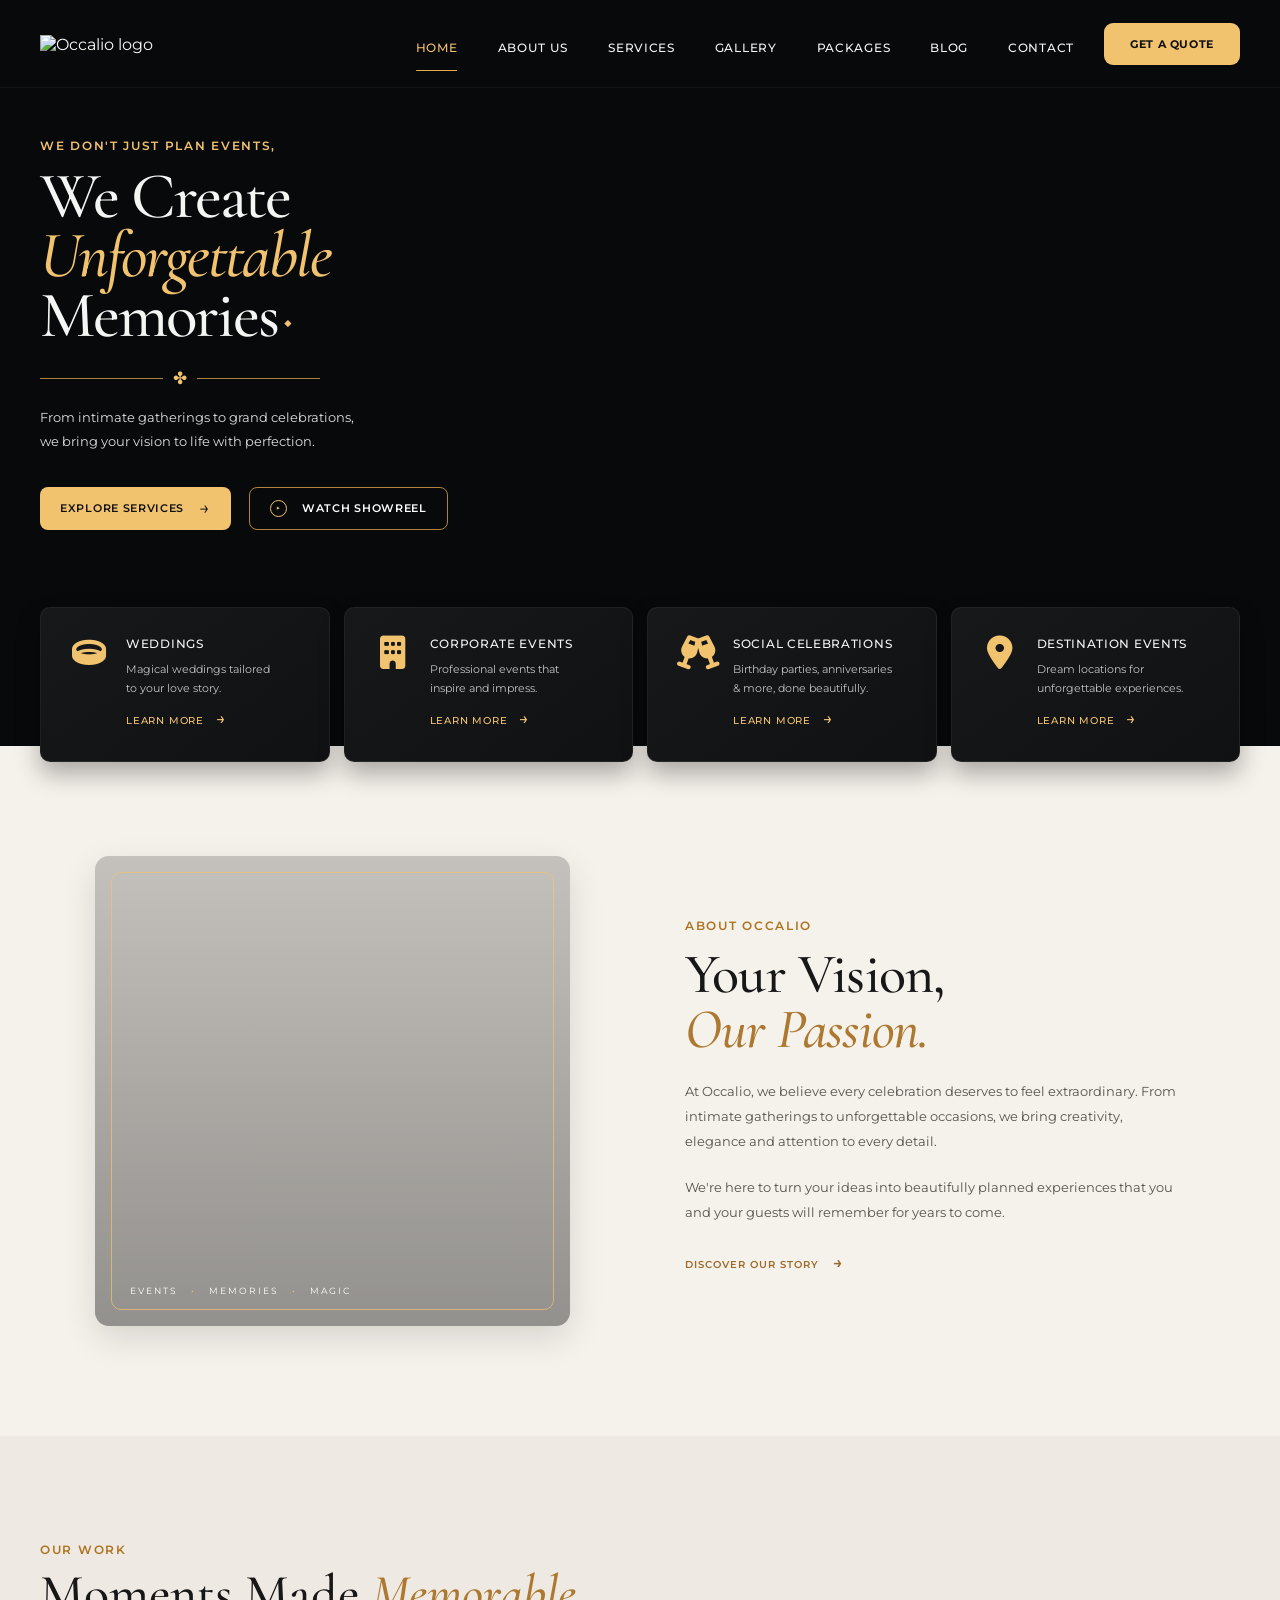
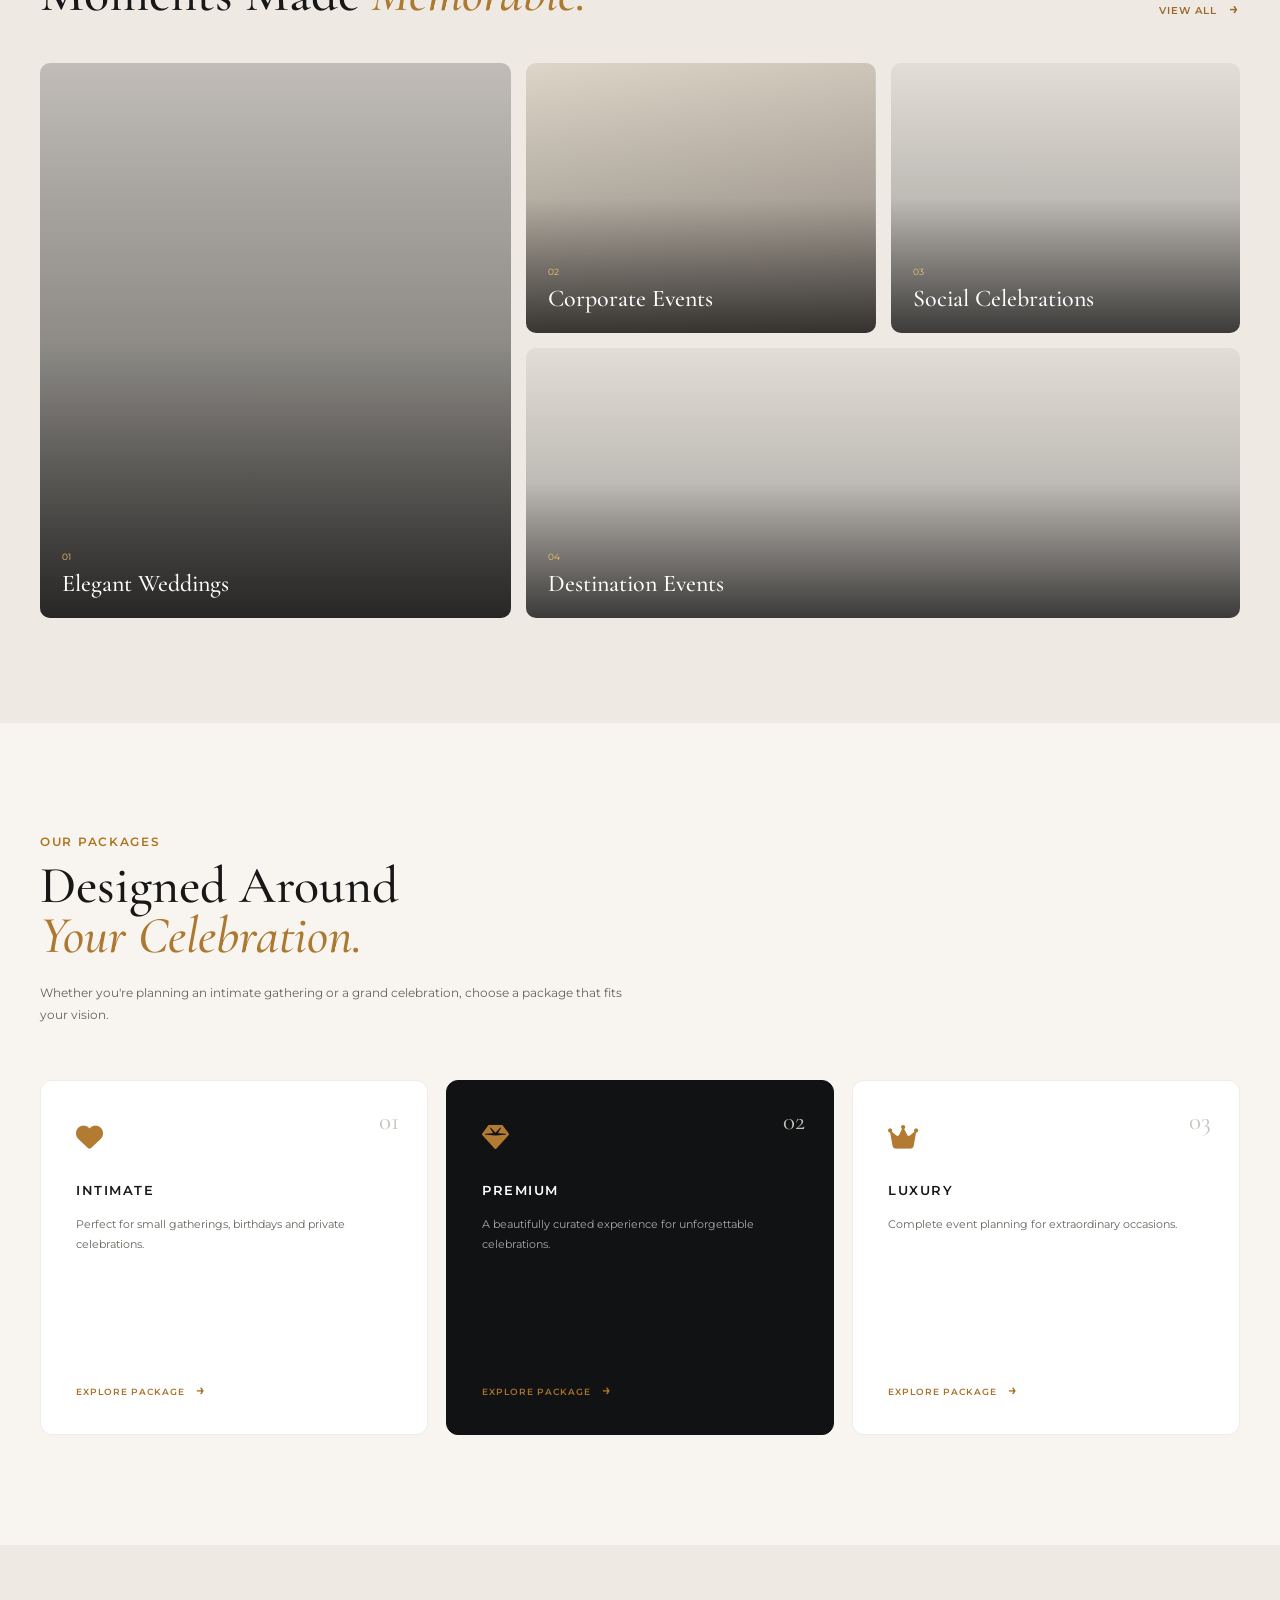
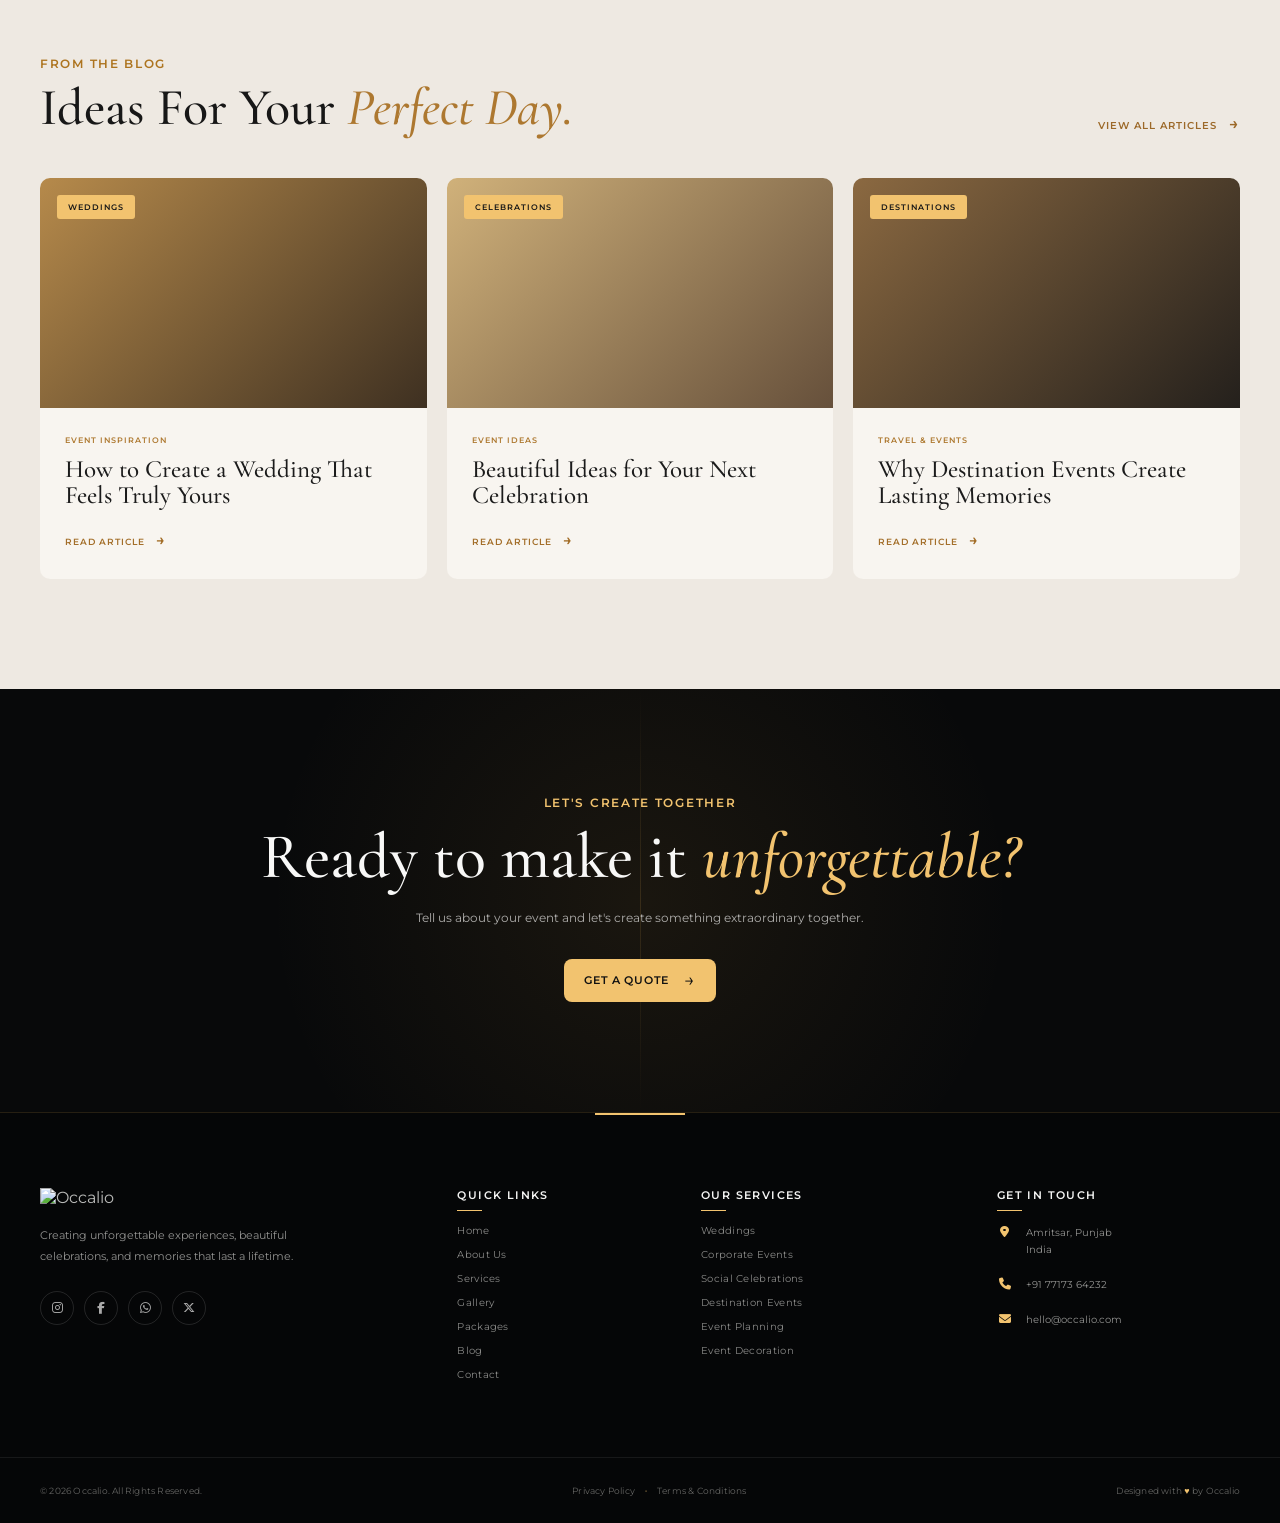
==== index.html @ 0b81b73c "Add files via upload" ====
<!DOCTYPE html>
<html lang="en">
<head>
  <meta charset="UTF-8">
  <meta name="viewport" content="width=device-width, initial-scale=1.0">
  <meta name="description" content="Occalio Events — unforgettable memories, beautifully planned.">
  <title>Occalio — Events | Memories | Magic</title>
  <link rel="preconnect" href="https://fonts.googleapis.com">
  <link rel="preconnect" href="https://fonts.gstatic.com" crossorigin>
  <link href="https://fonts.googleapis.com/css2?family=Cormorant+Garamond:ital,wght@0,400;0,500;0,600;1,500;1,600&family=Montserrat:wght@400;500;600;700&display=swap" rel="stylesheet">
  <link rel="stylesheet" href="style.css">
  <link rel="stylesheet" href="https://cdnjs.cloudflare.com/ajax/libs/font-awesome/6.5.2/css/all.min.css">
  <link
    rel="stylesheet"
    href="https://cdnjs.cloudflare.com/ajax/libs/font-awesome/6.5.2/css/all.min.css">
</head>
<body>

  <header class="site-header">
    <div class="container nav-wrap">
      <a class="brand" href="index.html" aria-label="Occalio home">
        <img src="images/occalio_logo.png" alt="Occalio logo">
      </a>

      <button class="menu-toggle" aria-label="Open menu" aria-expanded="false">
        <span></span><span></span><span></span>
      </button>

      <nav class="main-nav" aria-label="Main navigation">
        <a class="active" href="index.html">HOME</a>
        <a href="about.html">ABOUT US</a>
        <a href="services.html">SERVICES</a>
        <a href="gallery.html">GALLERY</a>
        <a href="package.html">PACKAGES</a>
        <a href="blog.html">BLOG</a>
        <a href="contact.html">CONTACT</a>
      </nav>

      <a href="contact.html" class="quote-btn">GET A QUOTE</a>
    </div>
  </header>

  <main>
    <section class="hero" id="home">
      <div class="hero-image"></div>
      <div class="hero-overlay"></div>

      <div class="container hero-content">
        <div class="hero-copy">
          <p class="eyebrow">WE DON'T JUST PLAN EVENTS,</p>

          <h1>
            We Create
            <span>Unforgettable</span>
            Memories<span class="diamond">◆</span>
          </h1>

          <div class="ornament">
            <i></i><b>✤</b><i></i>
          </div>

          <p class="hero-description">
            From intimate gatherings to grand celebrations,<br>
            we bring your vision to life with perfection.
          </p>

          <div class="hero-actions">
            <a href="services.html" class="btn btn-gold">
              EXPLORE SERVICES <span>→</span>
            </a>
            <a href="gallery.html" class="btn btn-outline">
              <span class="play">▶</span> WATCH SHOWREEL
            </a>
          </div>
        </div>
      </div>

      <div class="container service-cards" id="services">
        <article class="service-card">
    <div class="service-icon">
        <i class="fa-solid fa-ring"></i>
    </div>

    <div>
        <h3>WEDDINGS</h3>
        <p>Magical weddings tailored<br>to your love story.</p>
        <a href="contact.html">
            LEARN MORE <span>→</span>
        </a>
    </div>
</article>

        <article class="service-card">
    <div class="service-icon">
        <i class="fa-solid fa-building"></i>
    </div>

    <div>
        <h3>CORPORATE EVENTS</h3>
        <p>Professional events that<br>inspire and impress.</p>
        <a href="contact.html">
            LEARN MORE <span>→</span>
        </a>
    </div>
</article>

        <article class="service-card">
    <div class="service-icon">
        <i class="fa-solid fa-champagne-glasses"></i>
    </div>

    <div>
        <h3>SOCIAL CELEBRATIONS</h3>
        <p>Birthday parties, anniversaries<br>& more, done beautifully.</p>
        <a href="contact.html">
            LEARN MORE <span>→</span>
        </a>
    </div>
</article>

        <article class="service-card">
    <div class="service-icon">
        <i class="fa-solid fa-location-dot"></i>
    </div>

    <div>
        <h3>DESTINATION EVENTS</h3>
        <p>Dream locations for<br>unforgettable experiences.</p>
        <a href="contact.html">
            LEARN MORE <span>→</span>
        </a>
    </div>
</article>
      </div>
    </section>

    <!-- =========================
     ABOUT OCCALIO
========================= -->

<section class="about-section" id="about">

    <div class="container about-grid">

        <!-- ABOUT IMAGE -->
        <div class="about-visual">

            <div class="about-photo">
                <div class="photo-overlay"></div>

                <div class="about-photo-text">
                    <span>EVENTS</span>
                    <span>MEMORIES</span>
                    <span>MAGIC</span>
                </div>
            </div>

        </div>


        <!-- ABOUT CONTENT -->
        <div class="about-copy">

            <p class="eyebrow dark">ABOUT OCCALIO</p>

            <h2>
                Your Vision,
                <br>
                <em>Our Passion.</em>
            </h2>

            <p>
                At Occalio, we believe every celebration deserves
                to feel extraordinary. From intimate gatherings
                to unforgettable occasions, we bring creativity,
                elegance and attention to every detail.
            </p>

            <p>
                We're here to turn your ideas into beautifully
                planned experiences that you and your guests
                will remember for years to come.
            </p>

            <a href="#contact" class="text-link">
                DISCOVER OUR STORY
                <span>→</span>
            </a>

        </div>

    </div>

</section>


<!-- =========================
     GALLERY
========================= -->

<section class="gallery-section" id="gallery">

    <div class="container">

        <div class="section-heading">

            <div>
                <p class="eyebrow dark">OUR WORK</p>

                <h2>
                    Moments Made
                    <em>Memorable.</em>
                </h2>
            </div>

            <a href="contact.html" class="view-all">
                VIEW ALL
                <span>→</span>
            </a>

        </div>


        <div class="gallery-grid">

            <div class="gallery-item gallery-large">
                <div class="gallery-image image-one"></div>

                <div class="gallery-caption">
                    <span>01</span>
                    <h3>Elegant Weddings</h3>
                </div>
            </div>


            <div class="gallery-item">
                <div class="gallery-image image-two"></div>

                <div class="gallery-caption">
                    <span>02</span>
                    <h3>Corporate Events</h3>
                </div>
            </div>


            <div class="gallery-item">
                <div class="gallery-image image-three"></div>

                <div class="gallery-caption">
                    <span>03</span>
                    <h3>Social Celebrations</h3>
                </div>
            </div>


            <div class="gallery-item gallery-wide">
                <div class="gallery-image image-four"></div>

                <div class="gallery-caption">
                    <span>04</span>
                    <h3>Destination Events</h3>
                </div>
            </div>

        </div>

    </div>

</section>


<!-- =========================
     PACKAGES
========================= -->

<section class="packages-section" id="packages">

    <div class="container">

        <div class="packages-heading">

            <p class="eyebrow dark">OUR PACKAGES</p>

            <h2>
                Designed Around
                <br>
                <em>Your Celebration.</em>
            </h2>

            <p>
                Whether you're planning an intimate gathering
                or a grand celebration, choose a package that
                fits your vision.
            </p>

        </div>


        <div class="package-grid">

            <!-- PACKAGE 1 -->

            <article class="package-card">

                <div class="package-number">01</div>

                <div class="package-icon">
                    <i class="fa-solid fa-heart"></i>
                </div>

                <h3>INTIMATE</h3>

                <p>
                    Perfect for small gatherings,
                    birthdays and private celebrations.
                </p>

                <a href="package.html">
                    EXPLORE PACKAGE <span>→</span>
                </a>

            </article>


            <!-- PACKAGE 2 -->

            <article class="package-card featured">

                <div class="package-number">02</div>

                <div class="package-icon">
                    <i class="fa-solid fa-gem"></i>
                </div>

                <h3>PREMIUM</h3>

                <p>
                    A beautifully curated experience
                    for unforgettable celebrations.
                </p>

                <a href="package.html">
                    EXPLORE PACKAGE <span>→</span>
                </a>

            </article>


            <!-- PACKAGE 3 -->

            <article class="package-card">

                <div class="package-number">03</div>

                <div class="package-icon">
                    <i class="fa-solid fa-crown"></i>
                </div>

                <h3>LUXURY</h3>

                <p>
                    Complete event planning for
                    extraordinary occasions.
                </p>

                <a href="package.html">
                    EXPLORE PACKAGE <span>→</span>
                </a>

            </article>

        </div>

    </div>

</section>


<!-- =========================
     BLOG
========================= -->

<section class="blog-section" id="blog">

    <div class="container">

        <div class="section-heading">

            <div>

                <p class="eyebrow dark">FROM THE BLOG</p>

                <h2>
                    Ideas For Your
                    <em>Perfect Day.</em>
                </h2>

            </div>

            <a href="contact.html" class="view-all">
                VIEW ALL ARTICLES
                <span>→</span>
            </a>

        </div>


        <div class="blog-grid">

            <article class="blog-card">

                <div class="blog-image blog-one">

                    <span class="blog-category">
                        WEDDINGS
                    </span>

                </div>

                <div class="blog-content">

                    <p class="blog-date">
                        EVENT INSPIRATION
                    </p>

                    <h3>
                        How to Create a Wedding
                        That Feels Truly Yours
                    </h3>

                    <a href="#">
                        READ ARTICLE <span>→</span>
                    </a>

                </div>

            </article>


            <article class="blog-card">

                <div class="blog-image blog-two">

                    <span class="blog-category">
                        CELEBRATIONS
                    </span>

                </div>

                <div class="blog-content">

                    <p class="blog-date">
                        EVENT IDEAS
                    </p>

                    <h3>
                        Beautiful Ideas for
                        Your Next Celebration
                    </h3>

                    <a href="#">
                        READ ARTICLE <span>→</span>
                    </a>

                </div>

            </article>


            <article class="blog-card">

                <div class="blog-image blog-three">

                    <span class="blog-category">
                        DESTINATIONS
                    </span>

                </div>

                <div class="blog-content">

                    <p class="blog-date">
                        TRAVEL & EVENTS
                    </p>

                    <h3>
                        Why Destination Events
                        Create Lasting Memories
                    </h3>

                    <a href="#">
                        READ ARTICLE <span>→</span>
                    </a>

                </div>

            </article>

        </div>

    </div>

</section>
    <!-- =========================
     CONTACT + FOOTER
========================= -->

<section class="contact-section" id="contact">
    <div class="container contact-content">
        <p class="eyebrow">LET'S CREATE TOGETHER</p>

        <h2>
            Ready to make it
            <em>unforgettable?</em>
        </h2>

        <p class="contact-text">
            Tell us about your event and let's create something
            extraordinary together.
        </p>

        <a href="mailto:hello@occalio.com" class="btn btn-gold">
            GET A QUOTE <span>→</span>
        </a>
    </div>
</section>


<footer class="site-footer">

    <div class="container footer-main">

        <!-- BRAND -->
        <div class="footer-brand">

            <a href="index.html" class="footer-logo">
                <img src="images/occalio_logo.png" alt="Occalio">
            </a>

            <p>
                Creating unforgettable experiences,
                beautiful celebrations, and memories
                that last a lifetime.
            </p>

            <div class="footer-socials">

    <!-- Instagram -->
    <a href="#" aria-label="Instagram">
        <i class="fa-brands fa-instagram"></i>
    </a>

    <!-- Facebook -->
    <a href="#" aria-label="Facebook">
        <i class="fa-brands fa-facebook-f"></i>
    </a>

    <!-- WhatsApp -->
    <a href="#" aria-label="WhatsApp">
        <i class="fa-brands fa-whatsapp"></i>
    </a>

    <!-- X / Twitter -->
    <a href="#" aria-label="X">
        <i class="fa-brands fa-x-twitter"></i>
    </a>

</div>

        </div>


        <!-- QUICK LINKS -->
        <div class="footer-column">

            <h3>QUICK LINKS</h3>

            <a href="index.html">Home</a>
            <a href="about.html">About Us</a>
            <a href="services.html">Services</a>
            <a href="gallery.html">Gallery</a>
            <a href="packages.html">Packages</a>
            <a href="blog.html">Blog</a>
            <a href="contact.html">Contact</a>

        </div>


        <!-- SERVICES -->
        <div class="footer-column">

            <h3>OUR SERVICES</h3>

            <a href="services.html">Weddings</a>
            <a href="services.html">Corporate Events</a>
            <a href="services.html">Social Celebrations</a>
            <a href="services.html">Destination Events</a>
            <a href="services.html">Event Planning</a>
            <a href="services.html">Event Decoration</a>

        </div>


        <!-- CONTACT -->
        <div class="footer-column footer-contact">

            <h3>GET IN TOUCH</h3>

            <div class="contact-item">
                <i class="fa-solid fa-location-dot"></i>
                <span>
                    Amritsar, Punjab<br>
                    India
                </span>
            </div>

            <div class="contact-item">
                <i class="fa-solid fa-phone"></i>
                <a href="tel:+917717364232">
                    +91 77173 64232
                </a>
            </div>

            <div class="contact-item">
                <i class="fa-solid fa-envelope"></i>
                <a href="mailto:hello@occalio.com">
                    hello@occalio.com
                </a>
            </div>

        </div>

    </div>


    <!-- FOOTER BOTTOM -->

    <div class="footer-bottom">

        <div class="container footer-bottom-inner">

            <p>
                © 2026 Occalio. All Rights Reserved.
            </p>

            <div>
                <a href="#">Privacy Policy</a>
                <span>•</span>
                <a href="#">Terms & Conditions</a>
            </div>

            <p class="footer-credit">
                Designed with <span>♥</span> by Occalio
            </p>

        </div>

    </div>

</footer>
  </main>

  <script>
    const toggle = document.querySelector('.menu-toggle');
    const nav = document.querySelector('.main-nav');

    toggle.addEventListener('click', () => {
      const open = nav.classList.toggle('open');
      toggle.setAttribute('aria-expanded', open);
    });

    document.querySelectorAll('.main-nav a').forEach(link => {
      link.addEventListener('click', () => nav.classList.remove('open'));
    });
  </script>
</body>
</html>
---- style.css ----
/* =========================================================
   OCCALIO — EVENTS | MEMORIES | MAGIC
   Recreated from the supplied UI reference
========================================================= */

:root {
  --black: #090a0b;
  --black-soft: #111214;
  --gold: #e5ad50;
  --gold-light: #f2c36f;
  --cream: #f5f1eb;
  --white: #f8f8f7;
  --muted: #c7c7c5;
  --dark-text: #171717;
  --container: 1200px;
  --serif: "Cormorant Garamond", Georgia, serif;
  --sans: "Montserrat", Arial, sans-serif;
}

* {
  margin: 0;
  padding: 0;
  box-sizing: border-box;
}

html {
  scroll-behavior: smooth;
}

body {
  background: var(--cream);
  color: var(--white);
  font-family: var(--sans);
  overflow-x: hidden;
}

a {
  color: inherit;
  text-decoration: none;
}

.container {
  width: min(var(--container), calc(100% - 48px));
  margin: 0 auto;
}

/* =========================
   HEADER
========================= */

.site-header {
  position: absolute;
  z-index: 20;
  top: 0;
  left: 0;
  width: 100%;
  height: 88px;
}

.nav-wrap {
  height: 88px;
  display: flex;
  align-items: center;
  justify-content: space-between;
  gap: 30px;
}

.brand {
  width: 188px;
  flex: 0 0 188px;
  display: flex;
  align-items: center;
}

.brand img {
  width: 100%;
  height: auto;
  display: block;
  mix-blend-mode: screen;
  object-fit: contain;
}

.main-nav {
  display: flex;
  align-items: center;
  gap: 40px;
  margin-left: auto;
}

.main-nav a {
  position: relative;
  padding: 31px 0 25px;
  color: #f5f5f5;
  font-size: 12px;
  font-weight: 500;
  letter-spacing: .7px;
  transition: color .25s ease;
}

.main-nav a::after {
  content: "";
  position: absolute;
  left: 50%;
  bottom: 9px;
  width: 0;
  height: 1px;
  background: var(--gold);
  transform: translateX(-50%);
  transition: width .25s ease;
}

.main-nav a:hover,
.main-nav a.active {
  color: var(--gold-light);
}

.main-nav a.active::after,
.main-nav a:hover::after {
  width: 100%;
}

.quote-btn {
  background: var(--gold-light);
  color: #111;
  min-width: 136px;
  padding: 14px 22px;
  border-radius: 9px;
  text-align: center;
  font-size: 11px;
  font-weight: 700;
  letter-spacing: .6px;
  transition: transform .2s ease, box-shadow .2s ease;
}

.quote-btn:hover {
  transform: translateY(-2px);
  box-shadow: 0 8px 25px rgba(229, 173, 80, .2);
}

.menu-toggle {
  display: none;
  border: 0;
  background: transparent;
  cursor: pointer;
}

.menu-toggle span {
  display: block;
  width: 27px;
  height: 2px;
  margin: 5px 0;
  background: white;
}

/* =========================
   HERO
========================= */

.hero {
  position: relative;
  min-height: 746px;
  background: var(--black);
  overflow: visible;
}

.hero-image {
  position: absolute;
  inset: 0;
  background-image: url("images/background.jpg");
  background-repeat: no-repeat;
  background-position: right top;
  background-size: auto 100%;
  opacity: .96;
}

.hero-overlay {
  position: absolute;
  inset: 0;
  background:
    linear-gradient(90deg,
      #08090a 0%,
      #08090a 29%,
      rgba(8,9,10,.95) 36%,
      rgba(8,9,10,.66) 47%,
      rgba(8,9,10,.08) 71%,
      rgba(8,9,10,.2) 100%),
    linear-gradient(180deg, rgba(0,0,0,.08) 55%, #08090a 100%);
}

.hero-content {
  position: relative;
  z-index: 2;
  min-height: 607px;
  display: flex;
  align-items: flex-start;
  padding-top: 137px;
}

.hero-copy {
  width: 430px;
}

.eyebrow {
  color: var(--gold-light);
  font-size: 12px;
  font-weight: 600;
  letter-spacing: 1.7px;
  line-height: 1.5;
}

.hero h1 {
  margin-top: 12px;
  color: #f5f5f4;
  font-family: var(--serif);
  font-size: clamp(60px, 5.1vw, 76px);
  font-weight: 500;
  line-height: .91;
  letter-spacing: -2px;
}

.hero h1 span {
  display: block;
}

.hero h1 span:not(.diamond) {
  color: var(--gold-light);
  font-style: italic;
  font-weight: 500;
}

.hero h1 span:last-of-type {
  color: #f5f5f4;
  font-style: normal;
}

.diamond {
  display: inline !important;
  margin-left: 6px;
  color: var(--gold-light) !important;
  font-family: var(--sans);
  font-size: 13px;
  vertical-align: middle;
}

.ornament {
  width: 280px;
  margin: 23px 0 18px;
  display: flex;
  align-items: center;
  gap: 10px;
}

.ornament i {
  height: 1px;
  flex: 1;
  background: rgba(226, 173, 80, .75);
}

.ornament b {
  color: var(--gold-light);
  font-size: 17px;
  font-weight: 400;
}

.hero-description {
  color: #dededc;
  font-size: 13px;
  line-height: 1.8;
}

.hero-actions {
  display: flex;
  align-items: center;
  gap: 18px;
  margin-top: 34px;
}

.btn {
  display: inline-flex;
  align-items: center;
  justify-content: center;
  gap: 15px;
  min-height: 43px;
  padding: 0 20px;
  border-radius: 8px;
  font-size: 11px;
  font-weight: 600;
  letter-spacing: .7px;
  transition: all .25s ease;
}

.btn span:last-child {
  font-size: 18px;
  font-weight: 400;
  line-height: 0;
}

.btn-gold {
  color: #111;
  background: var(--gold-light);
}

.btn-gold:hover {
  transform: translateY(-2px);
  box-shadow: 0 9px 25px rgba(229, 173, 80, .2);
}

.btn-outline {
  color: white;
  border: 1px solid rgba(229, 173, 80, .75);
}

.btn-outline:hover {
  background: rgba(229, 173, 80, .08);
  transform: translateY(-2px);
}

.play {
  width: 17px;
  height: 17px;
  display: grid;
  place-items: center;
  border: 1px solid var(--gold-light);
  border-radius: 50%;
  color: var(--gold-light);
  font-size: 7px !important;
}

/* =========================
   SERVICE CARDS
========================= */

.service-cards {
  position: absolute;
  z-index: 5;
  left: 50%;
  bottom: -16px;
  transform: translateX(-50%);
  display: grid;
  grid-template-columns: repeat(4, 1fr);
  gap: 14px;
}

.service-card {
  min-height: 155px;
  padding: 28px 29px;
  display: grid;
  grid-template-columns: 38px 1fr;
  gap: 18px;
  background: linear-gradient(145deg, #17181a, #101112);
  border: 1px solid rgba(255,255,255,.06);
  border-radius: 10px;
  box-shadow: 0 12px 24px rgba(0,0,0,.3);
}

.service-icon {
  color: var(--gold-light);
  font-family: var(--serif);
  font-size: 34px;
  line-height: 1;
  text-align: center;
}

.service-card h3 {
  color: #f5f5f5;
  margin-bottom: 9px;
  font-size: 12px;
  font-weight: 500;
  letter-spacing: .7px;
}

.service-card p {
  color: #c3c3c2;
  min-height: 40px;
  font-size: 11px;
  line-height: 1.7;
}

.service-card a {
  display: inline-block;
  margin-top: 9px;
  color: var(--gold-light);
  font-size: 10px;
  font-weight: 500;
  letter-spacing: .8px;
}

.service-card a span {
  margin-left: 8px;
  font-size: 16px;
}

/* =========================
   ABOUT
========================= */

.about-section {
  min-height: 490px;
  padding: 55px 0 75px;
  background: var(--cream);
  color: var(--dark-text);
}

.about-grid {
  display: grid;
  grid-template-columns: 1fr 1fr;
  gap: 105px;
  align-items: center;
  padding-top: 0;
}

.about-visual {
  position: relative;
  width: 100%;
  max-width: 475px;
  margin-left: 55px;
}

.about-photo {
  height: 315px;
  border-radius: 17px;
  background-image: url("assets/about-reference.jpg");
  background-size: cover;
  background-position: center;
  box-shadow: 0 12px 35px rgba(0,0,0,.12);
}

.experience-badge {
  position: absolute;
  right: -46px;
  top: 35px;
  width: 116px;
  height: 116px;
  display: flex;
  flex-direction: column;
  justify-content: center;
  align-items: center;
  border-radius: 50%;
  color: white;
  background: radial-gradient(circle at 35% 25%, #d9a44e, #9b6b26);
  border: 1px solid rgba(255,255,255,.35);
  box-shadow: 0 7px 16px rgba(0,0,0,.18);
  text-align: center;
}

.experience-badge strong {
  font-family: var(--serif);
  font-size: 39px;
  line-height: .9;
  font-weight: 500;
}

.experience-badge strong span {
  font-size: 22px;
}

.experience-badge small {
  margin-top: 6px;
  font-size: 7px;
  line-height: 1.5;
  letter-spacing: .8px;
}

.eyebrow.dark {
  color: #ad741f;
}

.about-copy {
  max-width: 510px;
  padding-top: 7px;
}

.about-copy h2,
.simple-section h2 {
  margin-top: 10px;
  color: #151515;
  font-family: var(--serif);
  font-size: 45px;
  line-height: .98;
  font-weight: 500;
  letter-spacing: -.8px;
}

.about-copy h2 em,
.simple-section h2 em,
.contact-section h2 em {
  color: #ae7830;
  font-style: italic;
}

.about-copy > p:not(.eyebrow) {
  margin-top: 25px;
  max-width: 500px;
  color: #353535;
  font-size: 13px;
  line-height: 1.85;
}

.text-link {
  display: inline-block;
  margin-top: 23px;
  color: #9b6929;
  font-size: 10px;
  font-weight: 600;
  letter-spacing: 1px;
}

.text-link span {
  margin-left: 10px;
  font-size: 16px;
}

/* =========================
   EXTRA SECTIONS
========================= */

.simple-section {
  min-height: 320px;
  padding: 90px 0;
  background: #eee9e2;
  color: #111;
}

.simple-section.alt {
  background: #f8f5f0;
}

.contact-section {
  padding: 100px 0;
  text-align: center;
  background: #0a0b0c;
}

.contact-section h2 {
  margin: 12px auto 28px;
  color: white;
  font-family: var(--serif);
  font-size: 55px;
  font-weight: 500;
}

/* =========================
   RESPONSIVE
========================= */

@media (max-width: 1120px) {
  .main-nav {
    gap: 22px;
  }

  .service-card {
    padding: 23px 18px;
    gap: 12px;
  }

  .about-grid {
    gap: 55px;
  }

  .about-visual {
    margin-left: 15px;
  }
}

@media (max-width: 900px) {
  .site-header,
  .nav-wrap {
    height: 76px;
  }

  .brand {
    width: 155px;
    flex-basis: 155px;
  }

  .menu-toggle {
    display: block;
    margin-left: auto;
    z-index: 30;
  }

  .main-nav {
    position: absolute;
    top: 70px;
    right: 24px;
    width: min(280px, calc(100vw - 48px));
    padding: 18px;
    display: none;
    flex-direction: column;
    align-items: stretch;
    gap: 0;
    background: #111214;
    border: 1px solid rgba(255,255,255,.08);
    border-radius: 10px;
    box-shadow: 0 18px 40px rgba(0,0,0,.4);
  }

  .main-nav.open {
    display: flex;
  }

  .main-nav a {
    padding: 14px 8px;
  }

  .main-nav a::after {
    display: none;
  }

  .quote-btn {
    display: none;
  }

  .hero {
    min-height: 930px;
  }

  .hero-image {
    background-size: cover;
    background-position: 65% center;
  }

  .hero-overlay {
    background:
      linear-gradient(180deg,
        rgba(8,9,10,.95) 0%,
        rgba(8,9,10,.78) 40%,
        rgba(8,9,10,.45) 68%,
        #08090a 100%);
  }

  .hero-content {
    min-height: 700px;
    padding-top: 120px;
  }

  .hero-copy {
    width: 100%;
    max-width: 500px;
  }

  .service-cards {
    bottom: 30px;
    grid-template-columns: repeat(2, 1fr);
  }

  .about-grid {
    grid-template-columns: 1fr;
    gap: 50px;
  }

  .about-visual {
    margin: 0 auto;
  }

  .about-copy {
    margin: 0 auto;
    max-width: 600px;
  }
}

@media (max-width: 600px) {
  .container {
    width: min(100% - 32px, var(--container));
  }

  .hero {
    min-height: 1120px;
  }

  .hero-content {
    padding-top: 105px;
  }

  .hero h1 {
    font-size: 58px;
  }

  .hero-description br {
    display: none;
  }

  .hero-actions {
    flex-direction: column;
    align-items: flex-start;
  }

  .service-cards {
    width: calc(100% - 32px);
    bottom: 25px;
    grid-template-columns: 1fr;
  }

  .service-card {
    min-height: 120px;
  }

  .about-section {
    padding-top: 65px;
  }

  .about-photo {
    height: 245px;
  }

  .experience-badge {
    right: -5px;
    top: -38px;
    width: 95px;
    height: 95px;
  }

  .experience-badge strong {
    font-size: 31px;
  }

  .about-copy h2,
  .simple-section h2 {
    font-size: 39px;
  }

  .contact-section h2 {
    font-size: 42px;
  }
}


.site-header {
    position: absolute;
    top: 0;
    left: 0;
    width: 100%;
    height: 88px;
    z-index: 100;
    background: #08090a;
    border-bottom: 1px solid rgba(255,255,255,0.04);
}

/* =========================================================
   CONTACT SECTION
========================================================= */

.contact-section {
    position: relative;
    padding: 105px 0 110px;
    text-align: center;
    background:
        radial-gradient(
            circle at center,
            rgba(210, 157, 67, 0.09),
            transparent 55%
        ),
        #08090a;
    overflow: hidden;
}

.contact-section::before {
    content: "";
    position: absolute;
    top: 0;
    left: 50%;
    width: 1px;
    height: 100%;
    background: linear-gradient(
        transparent,
        rgba(229, 173, 80, 0.15),
        transparent
    );
}

.contact-content {
    position: relative;
    z-index: 2;
}

.contact-section h2 {
    margin: 13px auto 18px;
    color: #f8f8f7;
    font-family: var(--serif);
    font-size: clamp(45px, 5vw, 65px);
    font-weight: 500;
    line-height: 1;
}

.contact-section h2 em {
    color: var(--gold-light);
    font-style: italic;
}

.contact-text {
    max-width: 500px;
    margin: 0 auto 30px;
    color: #aeadab;
    font-size: 12px;
    line-height: 1.8;
}


/* =========================================================
   FOOTER
========================================================= */

.site-footer {
    position: relative;
    background: #050607;
    color: #b9b9b7;
    border-top: 1px solid rgba(229, 173, 80, 0.15);
}


/* GOLD TOP LINE */

.site-footer::before {
    content: "";
    position: absolute;
    top: 0;
    left: 50%;
    width: 90px;
    height: 2px;
    background: var(--gold-light);
    transform: translateX(-50%);
}


/* MAIN FOOTER */

.footer-main {
    display: grid;
    grid-template-columns: 2fr 1fr 1.3fr 1.4fr;
    gap: 70px;
    padding-top: 75px;
    padding-bottom: 65px;
}


/* BRAND */

.footer-brand {
    max-width: 310px;
}

.footer-logo {
    display: inline-block;
    width: 175px;
    margin-bottom: 18px;
}

.footer-logo img {
    width: 100%;
    display: block;
    mix-blend-mode: screen;
}

.footer-brand > p {
    color: #929290;
    font-size: 11px;
    line-height: 1.9;
    max-width: 270px;
}


/* SOCIAL ICONS */

.footer-socials {
    display: flex;
    gap: 10px;
    margin-top: 24px;
}

.footer-socials a {
    width: 34px;
    height: 34px;

    display: flex;
    align-items: center;
    justify-content: center;

    color: #aaa;
    border: 1px solid rgba(255,255,255,.12);
    border-radius: 50%;

    font-size: 12px;

    transition:
        color .25s ease,
        border-color .25s ease,
        background .25s ease,
        transform .25s ease;
}

.footer-socials a:hover {
    color: #111;
    background: var(--gold-light);
    border-color: var(--gold-light);
    transform: translateY(-3px);
}


/* FOOTER COLUMNS */

.footer-column {
    display: flex;
    flex-direction: column;
    align-items: flex-start;
}

.footer-column h3 {
    position: relative;
    margin-bottom: 22px;

    color: #f4f4f3;
    font-size: 11px;
    font-weight: 600;
    letter-spacing: 1.4px;
}

.footer-column h3::after {
    content: "";
    position: absolute;
    left: 0;
    bottom: -9px;

    width: 25px;
    height: 1px;

    background: var(--gold-light);
}

.footer-column > a {
    margin-bottom: 11px;

    color: #898987;
    font-size: 10px;
    letter-spacing: .3px;

    transition:
        color .2s ease,
        padding-left .2s ease;
}

.footer-column > a:hover {
    color: var(--gold-light);
    padding-left: 5px;
}


/* CONTACT */

.contact-item {
    display: flex;
    align-items: flex-start;
    gap: 13px;
    margin-bottom: 18px;
}

.contact-item i {
    width: 16px;
    margin-top: 2px;

    color: var(--gold-light);
    font-size: 12px;
    text-align: center;
}

.contact-item span,
.contact-item a {
    color: #929290;
    font-size: 10px;
    line-height: 1.7;
}

.contact-item a:hover {
    color: var(--gold-light);
}


/* =========================================================
   FOOTER BOTTOM
========================================================= */

.footer-bottom {
    border-top: 1px solid rgba(255,255,255,.07);
}

.footer-bottom-inner {
    min-height: 65px;

    display: flex;
    align-items: center;
    justify-content: space-between;
    gap: 20px;
}

.footer-bottom p,
.footer-bottom a {
    color: #656563;
    font-size: 9px;
    letter-spacing: .2px;
}

.footer-bottom a:hover {
    color: var(--gold-light);
}

.footer-bottom-inner > div {
    display: flex;
    gap: 10px;
    align-items: center;
}

.footer-bottom-inner > div span {
    color: var(--gold-light);
    font-size: 7px;
}

.footer-credit span {
    color: var(--gold-light);
}


/* =========================================================
   FOOTER RESPONSIVE
========================================================= */

@media (max-width: 900px) {

    .footer-main {
        grid-template-columns: 1fr 1fr;
        gap: 50px 35px;
    }

    .footer-brand {
        grid-column: 1 / -1;
        max-width: 400px;
    }

    .footer-bottom-inner {
        flex-wrap: wrap;
        justify-content: center;
        padding: 20px 0;
        text-align: center;
    }
}


@media (max-width: 600px) {

    .contact-section {
        padding: 80px 0;
    }

    .contact-section h2 {
        font-size: 43px;
    }

    .footer-main {
        grid-template-columns: 1fr;
        gap: 40px;
        padding-top: 60px;
        padding-bottom: 50px;
    }

    .footer-brand {
        grid-column: auto;
    }

    .footer-bottom-inner {
        flex-direction: column;
        gap: 12px;
        padding: 22px 0;
    }
}

/* =========================================================
   ABOUT SECTION
========================================================= */

.about-section {
    padding: 110px 0;
    background: #f5f1eb;
    color: #171717;
}

.about-grid {
    display: grid;
    grid-template-columns: 1fr 1fr;
    align-items: center;
    gap: 90px;
}


/* ABOUT IMAGE */

.about-visual {
    position: relative;
}

.about-photo {
    position: relative;
    height: 470px;
    overflow: hidden;
    border-radius: 14px;

    background:
        linear-gradient(
            rgba(0,0,0,.15),
            rgba(0,0,0,.35)
        ),
        url("assets/about-reference.jpg");

    background-size: cover;
    background-position: center;
}

.about-photo::after {
    content: "";
    position: absolute;
    inset: 16px;
    border: 1px solid rgba(242,195,111,.7);
    border-radius: 10px;
}

.about-photo-text {
    position: absolute;
    z-index: 2;
    left: 35px;
    bottom: 30px;

    display: flex;
    gap: 13px;

    color: white;
    font-size: 9px;
    letter-spacing: 2px;
}

.about-photo-text span:not(:last-child)::after {
    content: "•";
    margin-left: 13px;
    color: var(--gold-light);
}


/* ABOUT CONTENT */

.about-copy {
    max-width: 540px;
}

.about-copy h2 {
    margin-top: 12px;

    color: #171717;
    font-family: var(--serif);
    font-size: 56px;
    font-weight: 500;
    line-height: .98;
}

.about-copy h2 em {
    color: #ad7830;
    font-style: italic;
}

.about-copy > p:not(.eyebrow) {
    margin-top: 22px;

    color: #55534f;
    font-size: 13px;
    line-height: 1.9;
}

.about-copy .text-link {
    display: inline-block;
    margin-top: 28px;

    color: #9c6929;
    font-size: 10px;
    font-weight: 600;
    letter-spacing: 1px;
}

.about-photo {
    position: relative;
    height: 470px;
    overflow: hidden;
    border-radius: 14px;

    background-image:
        linear-gradient(
            rgba(0, 0, 0, 0.20),
            rgba(0, 0, 0, 0.40)
        ),
        url("images/vision.jpg");

    background-size: cover;
    background-position: center;
    background-repeat: no-repeat;
}

/* =========================================================
   GALLERY
========================================================= */

.gallery-section {
    padding: 105px 0;
    background: #eee9e2;
}

.section-heading {
    display: flex;
    align-items: flex-end;
    justify-content: space-between;
    margin-bottom: 45px;
}

.section-heading h2 {
    margin-top: 10px;

    color: #171717;
    font-family: var(--serif);
    font-size: 52px;
    font-weight: 500;
    line-height: .95;
}

.section-heading h2 em {
    color: #ad7830;
    font-style: italic;
}

.view-all {
    color: #9c6929;
    font-size: 10px;
    font-weight: 600;
    letter-spacing: 1px;
}

.view-all span {
    margin-left: 8px;
    font-size: 16px;
}


/* GALLERY GRID */

.gallery-grid {
    display: grid;
    grid-template-columns: 1.35fr 1fr 1fr;
    grid-template-rows: 270px 270px;
    gap: 15px;
}

.gallery-item {
    position: relative;
    overflow: hidden;
    border-radius: 10px;
}

.gallery-large {
    grid-row: span 2;
}

.gallery-wide {
    grid-column: span 2;
}

.gallery-image {
    position: absolute;
    inset: 0;

    background-size: cover;
    background-position: center;

    transition: transform .5s ease;
}

.gallery-item:hover .gallery-image {
    transform: scale(1.06);
}

.image-one {
    background:
        linear-gradient(rgba(0,0,0,.15),rgba(0,0,0,.35)),
        url("images/wedding.jpg");
    background-size: cover;
}

.image-two {
    background:
        linear-gradient(
            135deg,
            rgba(208, 177, 122, 0.15),
            rgba(105, 80, 55, 0.25)
        ),
        url("images/corporate.jpg");

    background-size: cover;
    background-position: center;
    background-repeat: no-repeat;
}

.image-three {
    background:
        linear-gradient(135deg,#8d6a48,#25211d);
}

.image-four {
    background:
        linear-gradient(135deg,#b99458,#393126);
}

.gallery-caption {
    position: absolute;
    z-index: 2;
    left: 22px;
    right: 22px;
    bottom: 20px;
}

.gallery-caption span {
    color: var(--gold-light);
    font-size: 9px;
}

.gallery-caption h3 {
    margin-top: 5px;
    color: white;
    font-family: var(--serif);
    font-size: 24px;
    font-weight: 500;
}


/* =========================================================
   PACKAGES
========================================================= */

.packages-section {
    padding: 110px 0;
    background: #f8f5f0;
}

.packages-heading {
    max-width: 600px;
    margin-bottom: 55px;
}

.packages-heading h2 {
    margin-top: 10px;

    color: #171717;
    font-family: var(--serif);
    font-size: 52px;
    line-height: .95;
    font-weight: 500;
}

.packages-heading h2 em {
    color: #ad7830;
}

.packages-heading > p:not(.eyebrow) {
    margin-top: 22px;

    color: #66625c;
    font-size: 12px;
    line-height: 1.8;
}


/* PACKAGE CARDS */

.package-grid {
    display: grid;
    grid-template-columns: repeat(3, 1fr);
    gap: 18px;
}

.package-card {
    position: relative;

    min-height: 355px;
    padding: 40px 35px;

    background: #fff;
    border: 1px solid rgba(0,0,0,.07);
    border-radius: 12px;

    transition:
        transform .3s ease,
        box-shadow .3s ease;
}

.package-card:hover {
    transform: translateY(-8px);
    box-shadow: 0 18px 40px rgba(0,0,0,.09);
}

.package-card.featured {
    background: #111214;
    border-color: #111214;
}

.package-number {
    position: absolute;
    top: 25px;
    right: 28px;

    color: #c6c2bc;
    font-family: var(--serif);
    font-size: 25px;
}

.package-icon {
    margin-bottom: 28px;

    color: #b27b31;
    font-size: 27px;
}

.package-card h3 {
    color: #181818;
    font-size: 13px;
    font-weight: 600;
    letter-spacing: 1.5px;
}

.package-card.featured h3 {
    color: white;
}

.package-card p {
    margin-top: 17px;

    color: #68645e;
    font-size: 11px;
    line-height: 1.8;
}

.package-card.featured p {
    color: #aaa9a5;
}

.package-card a {
    position: absolute;
    bottom: 35px;

    color: #a9722a;
    font-size: 9px;
    font-weight: 600;
    letter-spacing: 1px;
}

.package-card a span {
    margin-left: 8px;
    font-size: 15px;
}


/* =========================================================
   BLOG
========================================================= */

.blog-section {
    padding: 110px 0;
    background: #eee9e2;
}

.blog-grid {
    display: grid;
    grid-template-columns: repeat(3, 1fr);
    gap: 20px;
}

.blog-card {
    background: #f8f5f0;
    border-radius: 10px;
    overflow: hidden;
    transition: transform .3s ease;
}

.blog-card:hover {
    transform: translateY(-6px);
}

.blog-image {
    position: relative;
    height: 230px;

    background-size: cover;
    background-position: center;
}

.blog-one {
    background: linear-gradient(135deg,#b68a4b,#3e3021);
}

.blog-two {
    background: linear-gradient(135deg,#d0b17a,#66503b);
}

.blog-three {
    background: linear-gradient(135deg,#8b6941,#24201c);
}

.blog-category {
    position: absolute;
    top: 17px;
    left: 17px;

    padding: 7px 11px;

    color: #171717;
    background: var(--gold-light);
    border-radius: 3px;

    font-size: 8px;
    font-weight: 600;
    letter-spacing: 1px;
}

.blog-content {
    padding: 27px 25px 30px;
}

.blog-date {
    color: #ae7930;
    font-size: 8px;
    font-weight: 600;
    letter-spacing: 1px;
}

.blog-content h3 {
    margin-top: 11px;

    color: #1b1b1b;
    font-family: var(--serif);
    font-size: 25px;
    line-height: 1.05;
    font-weight: 500;
}

.blog-content a {
    display: inline-block;
    margin-top: 22px;

    color: #a36e29;
    font-size: 9px;
    font-weight: 600;
    letter-spacing: 1px;
}

.blog-content a span {
    margin-left: 8px;
    font-size: 15px;
}

.gallery-item {
    position: relative;
    overflow: hidden;
    border-radius: 10px;
}

.gallery-image {
    position: absolute;
    inset: 0;

    background-size: cover;
    background-position: center;
}

/* Dark film over the photo */
.gallery-image::after {
    content: "";
    position: absolute;
    inset: 0;

    background: linear-gradient(
        to top,
        rgba(0, 0, 0, 0.75),
        rgba(0, 0, 0, 0.20),
        rgba(0, 0, 0, 0.05)
    );
}



.image-three {
    background-image: url("images/social.jpg");
}

.image-four {
    background-image: url("images/desti.jpg");
}
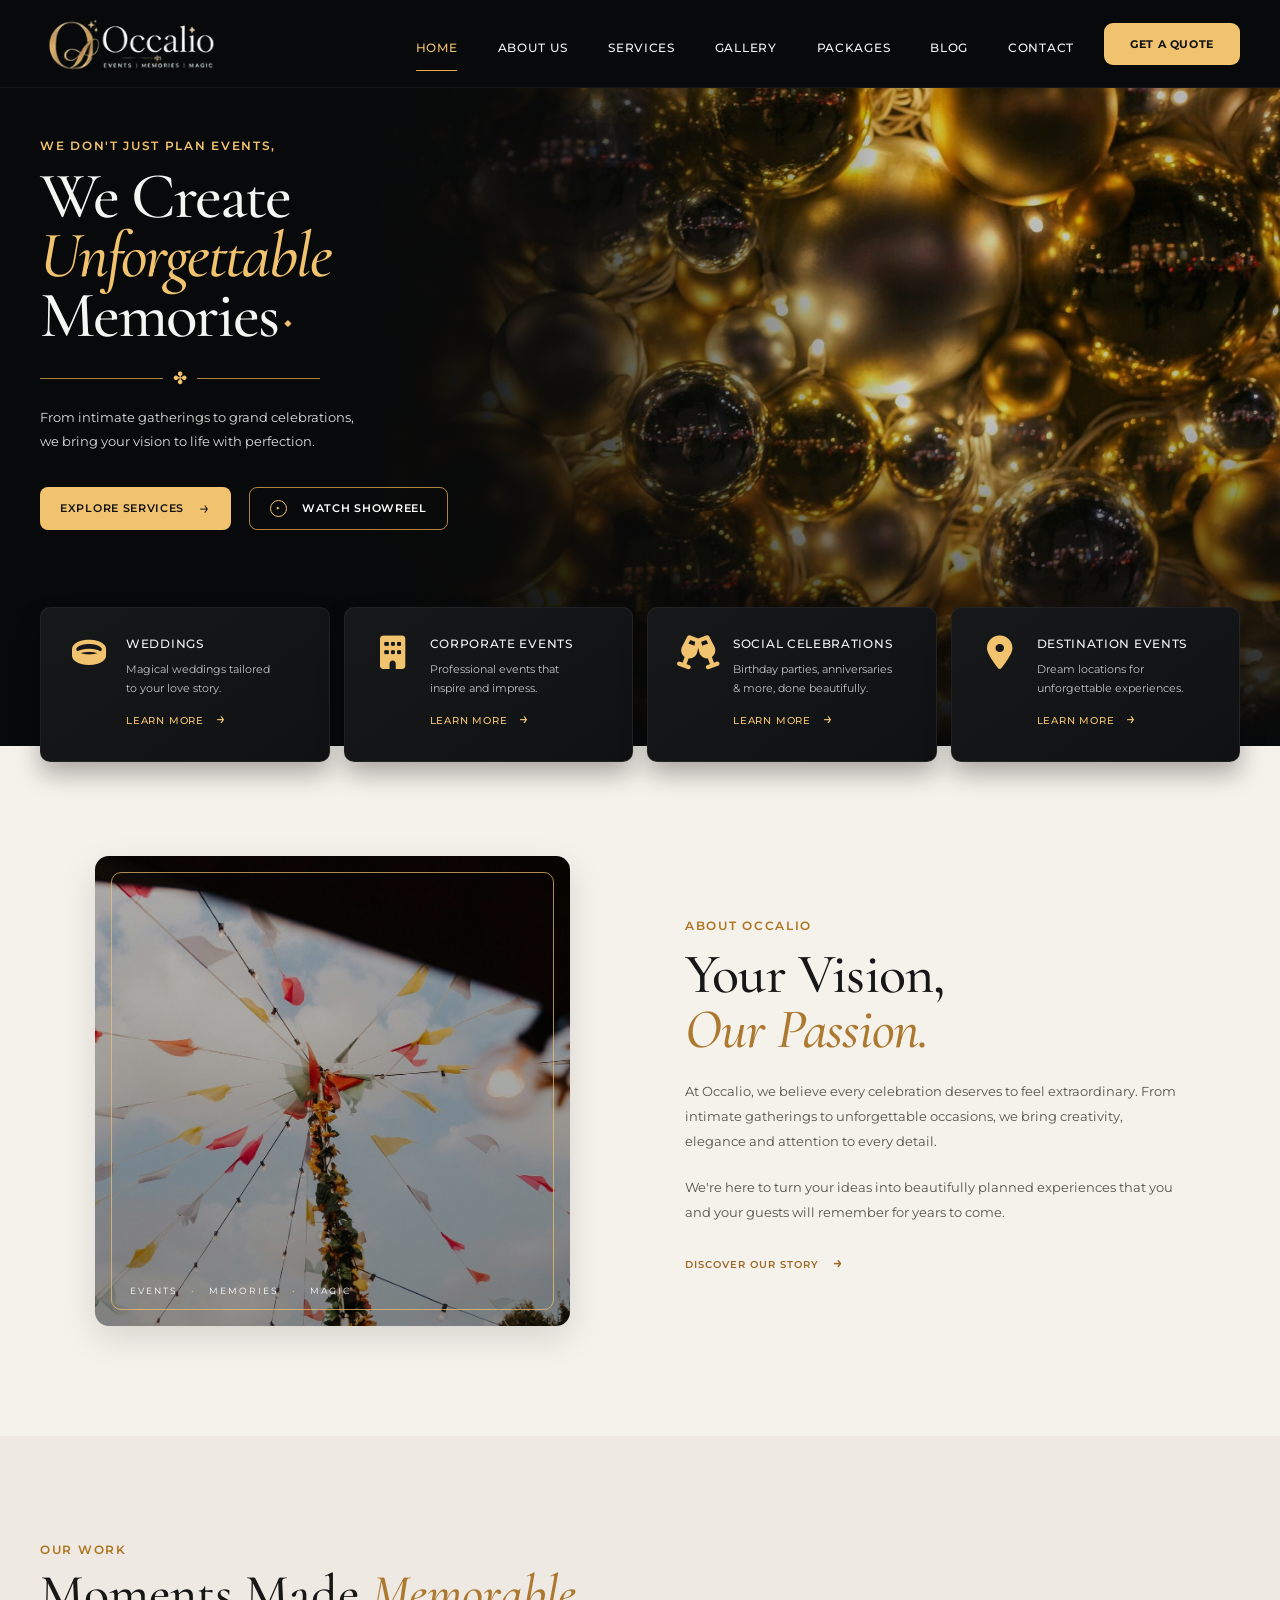
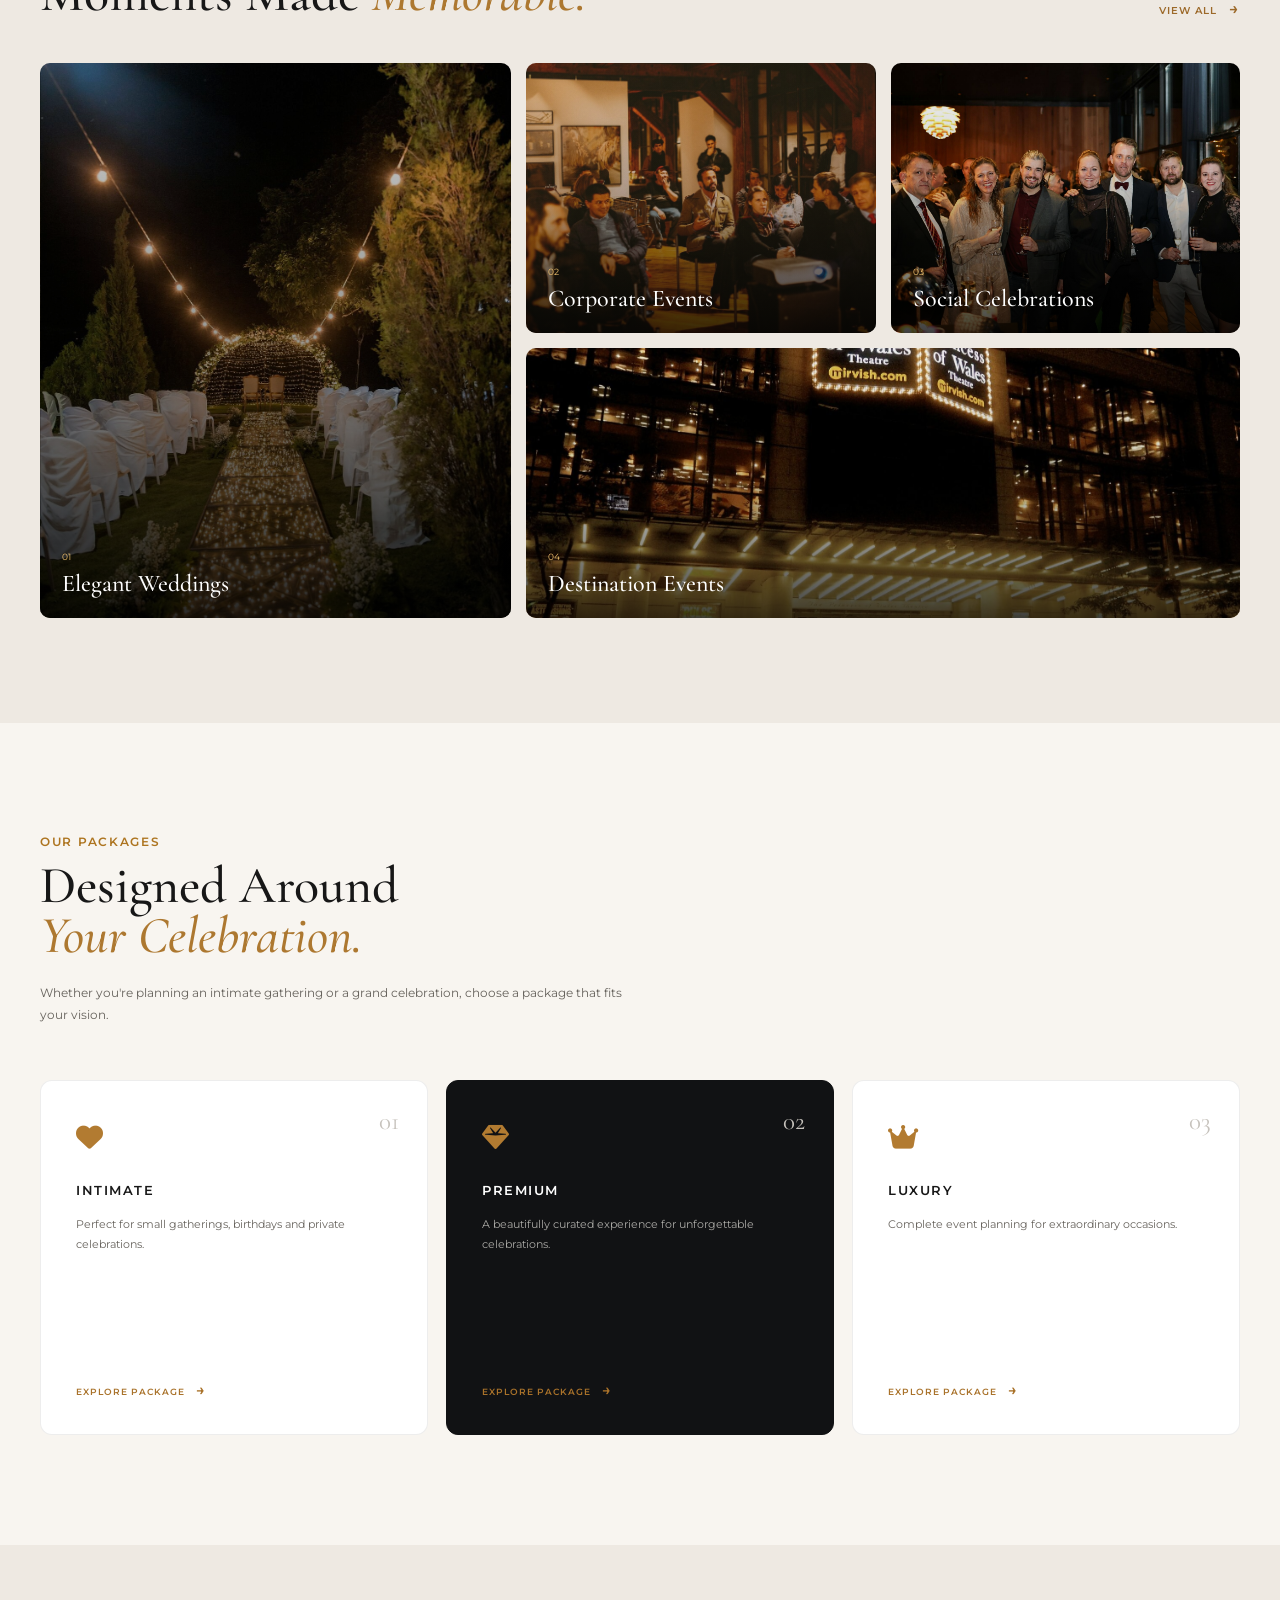
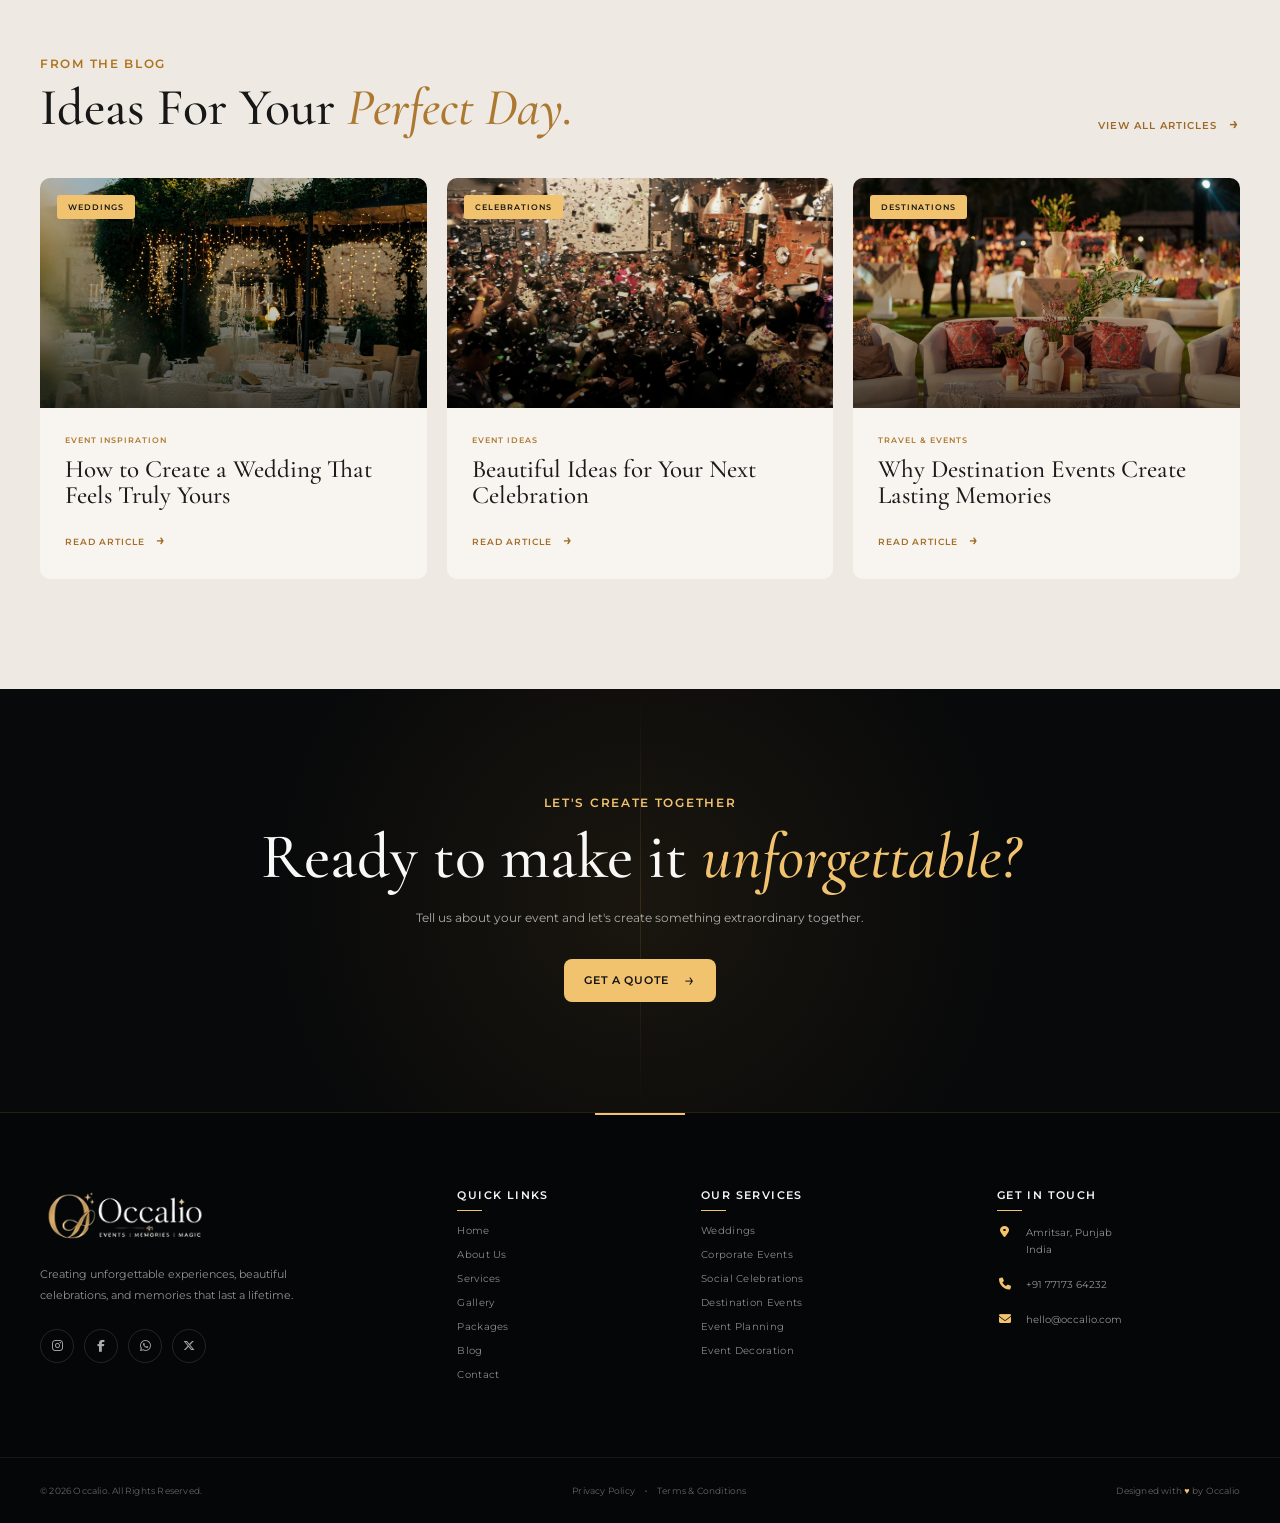
==== commit 7734677c: "Add files via upload" ====
--- a/index.html
+++ b/index.html
@@ -428,7 +428,7 @@
                         That Feels Truly Yours
                     </h3>
 
-                    <a href="#">
+                    <a href="blog.html">
                         READ ARTICLE <span>→</span>
                     </a>
 
@@ -458,7 +458,7 @@
                         Your Next Celebration
                     </h3>
 
-                    <a href="#">
+                    <a href="blog.html">
                         READ ARTICLE <span>→</span>
                     </a>
 
@@ -488,7 +488,7 @@
                         Create Lasting Memories
                     </h3>
 
-                    <a href="#">
+                    <a href="blog.html">
                         READ ARTICLE <span>→</span>
                     </a>
 
--- a/style.css
+++ b/style.css
@@ -614,7 +614,7 @@
   .hero {
     min-height: 930px;
   }
-
+ 
   .hero-image {
     background-size: cover;
     background-position: 65% center;
@@ -1487,7 +1487,6 @@
 .blog-image {
     position: relative;
     height: 230px;
-
     background-size: cover;
     background-position: center;
 }
@@ -1592,4 +1591,871 @@
 
 .image-four {
     background-image: url("images/desti.jpg");
+}
+
+/* =========================================================
+   BLOG
+========================================================= */
+
+.blog-section {
+    padding: 110px 0;
+    background: #eee9e2;
+}
+
+.blog-grid {
+    display: grid;
+    grid-template-columns: repeat(3, 1fr);
+    gap: 20px;
+}
+
+.blog-card {
+    background: #f8f5f0;
+    border-radius: 10px;
+    overflow: hidden;
+    transition: transform .3s ease;
+}
+
+.blog-card:hover {
+    transform: translateY(-6px);
+}
+
+
+/* =========================================================
+   BLOG IMAGE
+========================================================= */
+
+.blog-image {
+    position: relative;
+
+    height: 230px;
+
+    background-size: cover;
+    background-position: center;
+    background-repeat: no-repeat;
+}
+
+
+/* BLOG IMAGE 1 */
+
+.blog-one {
+    background-image:
+        url("images/wed_1.jpg");
+}
+
+
+/* BLOG IMAGE 2 */
+
+.blog-two {
+    background-image:
+        url("images/soc_1.jpg");
+}
+
+
+/* BLOG IMAGE 3 */
+
+.blog-three {
+    background-image:
+        url("images/des_1.jpg");
+}
+
+
+/* =========================================================
+   BLOG CATEGORY
+========================================================= */
+
+.blog-category {
+    position: absolute;
+
+    top: 17px;
+    left: 17px;
+
+    padding: 7px 11px;
+
+    color: #171717;
+    background: var(--gold-light);
+
+    border-radius: 3px;
+
+    font-size: 8px;
+    font-weight: 600;
+
+    letter-spacing: 1px;
+
+    z-index: 2;
+}
+
+
+/* =========================================================
+   BLOG CONTENT
+========================================================= */
+
+.blog-content {
+    padding: 27px 25px 30px;
+}
+
+.blog-date {
+    color: #ae7930;
+
+    font-size: 8px;
+    font-weight: 600;
+
+    letter-spacing: 1px;
+}
+
+.blog-content h3 {
+    margin-top: 11px;
+
+    color: #1b1b1b;
+
+    font-family: var(--serif);
+
+    font-size: 25px;
+
+    line-height: 1.05;
+
+    font-weight: 500;
+}
+
+.blog-content a {
+    display: inline-block;
+
+    margin-top: 22px;
+
+    color: #a36e29;
+
+    font-size: 9px;
+
+    font-weight: 600;
+
+    letter-spacing: 1px;
+}
+
+.blog-content a span {
+    margin-left: 8px;
+
+    font-size: 15px;
+}
+
+.blog-image::after {
+    content: "";
+
+    position: absolute;
+
+    inset: 0;
+
+    background: linear-gradient(
+        to top,
+        rgba(0, 0, 0, 0.65),
+        rgba(0, 0, 0, 0.15),
+        rgba(0, 0, 0, 0.02)
+    );
+
+    pointer-events: none;
+}
+
+
+/* =========================================================
+   BLOG — MOBILE RESPONSIVE
+========================================================= */
+
+@media (max-width: 768px) {
+
+    /* BLOG SECTION */
+
+    .blog-section {
+        padding: 75px 0;
+    }
+
+
+    /* SECTION HEADING */
+
+    .blog-grid {
+        grid-template-columns: 1fr;
+        gap: 25px;
+    }
+
+    .section-heading {
+        display: flex;
+        flex-direction: column;
+        align-items: flex-start;
+        gap: 25px;
+        margin-bottom: 40px;
+    }
+
+    .section-heading h2 {
+        font-size: 42px;
+        line-height: 1;
+    }
+
+    .section-heading h2 em {
+        display: inline;
+    }
+
+
+    /* VIEW ALL BUTTON */
+
+    .view-all {
+        font-size: 8px;
+    }
+
+
+    /* BLOG CARD */
+
+    .blog-card {
+        width: 100%;
+        border-radius: 8px;
+    }
+
+
+    /* BLOG IMAGE */
+
+    .blog-image {
+        height: 250px;
+    }
+
+
+    /* BLOG CATEGORY */
+
+    .blog-category {
+        top: 15px;
+        left: 15px;
+
+        padding: 7px 10px;
+
+        font-size: 7px;
+    }
+
+
+    /* BLOG CONTENT */
+
+    .blog-content {
+        padding: 24px 22px 27px;
+    }
+
+
+    .blog-date {
+        font-size: 8px;
+    }
+
+
+    .blog-content h3 {
+        margin-top: 10px;
+
+        font-size: 25px;
+
+        line-height: 1.08;
+    }
+
+
+    /* READ ARTICLE */
+
+    .blog-content a {
+        margin-top: 20px;
+
+        font-size: 8px;
+    }
+
+    .blog-content a span {
+        font-size: 14px;
+    }
+
+}
+
+
+/* =========================================================
+   SMALL MOBILE
+========================================================= */
+
+@media (max-width: 480px) {
+
+    .blog-section {
+        padding: 65px 0;
+    }
+
+
+    /* HEADING */
+
+    .section-heading {
+        gap: 20px;
+        margin-bottom: 32px;
+    }
+
+    .section-heading h2 {
+        font-size: 36px;
+    }
+
+
+    /* BLOG GRID */
+
+    .blog-grid {
+        gap: 20px;
+    }
+
+
+    /* IMAGE */
+
+    .blog-image {
+        height: 220px;
+    }
+
+
+    /* CARD */
+
+    .blog-card {
+        border-radius: 7px;
+    }
+
+
+    /* CONTENT */
+
+    .blog-content {
+        padding: 22px 20px 25px;
+    }
+
+
+    .blog-content h3 {
+        font-size: 23px;
+        line-height: 1.08;
+    }
+
+
+    .blog-content a {
+        margin-top: 18px;
+    }
+
+}
+
+/* =========================================================
+   PACKAGES — MOBILE
+========================================================= */
+
+@media (max-width: 768px) {
+
+    .packages-heading {
+        width: 100%;
+        box-sizing: border-box;
+    }
+
+    .packages-heading h2 {
+        font-size: 42px;
+        line-height: 1;
+    }
+
+    .packages-heading > p:last-child {
+        max-width: 100%;
+        font-size: 10px;
+        line-height: 1.8;
+    }
+
+
+    /* PACKAGE GRID */
+
+    .package-grid {
+        display: grid;
+
+        grid-template-columns: 1fr;
+
+        width: 100%;
+        max-width: 100%;
+
+        gap: 20px;
+
+        box-sizing: border-box;
+    }
+
+
+    /* PACKAGE CARD */
+
+    .package-card {
+        width: 100%;
+        max-width: 100%;
+
+        min-width: 0;
+
+        box-sizing: border-box;
+
+        padding: 35px 25px;
+
+        overflow: hidden;
+    }
+
+
+    /* ICON */
+
+    .package-icon {
+        margin-bottom: 20px;
+    }
+
+
+    /* NUMBER */
+
+    .package-number {
+        font-size: 10px;
+    }
+
+
+    /* TITLE */
+
+    .package-card h3 {
+        font-size: 25px;
+
+        line-height: 1;
+    }
+
+
+    /* DESCRIPTION */
+
+    .package-card p {
+        max-width: 100%;
+
+        font-size: 10px;
+
+        line-height: 1.8;
+    }
+
+
+    /* BUTTON */
+
+    .package-card a {
+        display: inline-flex;
+
+        align-items: center;
+
+        gap: 8px;
+
+        max-width: 100%;
+
+        font-size: 8px;
+
+        white-space: nowrap;
+    }
+
+}
+
+
+/* =========================================================
+   SMALL MOBILE
+========================================================= */
+
+@media (max-width: 480px) {
+
+    .packages-heading h2 {
+        font-size: 36px;
+    }
+
+    .package-grid {
+        gap: 16px;
+    }
+
+    .package-card {
+        padding: 30px 20px;
+    }
+
+    .package-card h3 {
+        font-size: 23px;
+    }
+
+}
+
+/* =========================================================
+   GALLERY — MOBILE
+========================================================= */
+
+@media (max-width: 768px) {
+
+    /* SECTION */
+
+    .gallery-section {
+        padding: 75px 0;
+    }
+
+
+    /* HEADING */
+
+    .section-heading {
+        display: flex;
+
+        flex-direction: column;
+
+        align-items: flex-start;
+
+        gap: 22px;
+
+        margin-bottom: 35px;
+    }
+
+    .section-heading h2 {
+        font-size: 42px;
+
+        line-height: 1;
+    }
+
+
+    /* VIEW ALL */
+
+    .view-all {
+        font-size: 8px;
+    }
+
+
+    /* GALLERY GRID */
+
+    .gallery-grid {
+        display: grid;
+
+        grid-template-columns: 1fr;
+
+        gap: 15px;
+
+        width: 100%;
+    }
+
+
+    /* EVERY GALLERY ITEM */
+
+    .gallery-item,
+    .gallery-large,
+    .gallery-wide {
+        width: 100%;
+
+        height: 300px;
+
+        min-height: 300px;
+
+        grid-column: auto;
+
+        grid-row: auto;
+
+        position: relative;
+
+        overflow: hidden;
+
+        border-radius: 8px;
+
+        box-sizing: border-box;
+    }
+
+
+    /* IMAGE */
+
+    .gallery-image {
+        position: absolute;
+
+        inset: 0;
+
+        width: 100%;
+        height: 100%;
+
+        background-size: cover;
+
+        background-position: center;
+    }
+
+
+    /* DARK FILM */
+
+    .gallery-image::after {
+        content: "";
+
+        position: absolute;
+
+        inset: 0;
+
+        background: linear-gradient(
+            to top,
+            rgba(0, 0, 0, 0.78),
+            rgba(0, 0, 0, 0.25),
+            rgba(0, 0, 0, 0.05)
+        );
+    }
+
+
+    /* CAPTION */
+
+    .gallery-caption {
+        position: absolute;
+
+        z-index: 2;
+
+        left: 20px;
+
+        right: 20px;
+
+        bottom: 20px;
+
+        transform: none;
+
+        opacity: 1;
+    }
+
+
+    .gallery-caption span {
+        font-size: 8px;
+
+        letter-spacing: 1.5px;
+    }
+
+
+    .gallery-caption h3 {
+        margin-top: 7px;
+
+        font-size: 24px;
+
+        line-height: 1.1;
+    }
+
+}
+
+
+/* =========================================================
+   SMALL MOBILE
+========================================================= */
+
+@media (max-width: 480px) {
+
+    .gallery-section {
+        padding: 65px 0;
+    }
+
+
+    .section-heading h2 {
+        font-size: 36px;
+    }
+
+
+    .gallery-grid {
+        gap: 12px;
+    }
+
+
+    .gallery-item,
+    .gallery-large,
+    .gallery-wide {
+        height: 260px;
+
+        min-height: 260px;
+
+        border-radius: 7px;
+    }
+
+
+    .gallery-caption {
+        left: 17px;
+
+        right: 17px;
+
+        bottom: 17px;
+    }
+
+
+    .gallery-caption h3 {
+        font-size: 21px;
+    }
+
+}
+
+/* =========================================================
+   ABOUT SECTION — MOBILE
+========================================================= */
+
+@media (max-width: 768px) {
+
+    /* ABOUT GRID */
+
+    .about-grid {
+        display: grid;
+
+        grid-template-columns: 1fr;
+
+        gap: 45px;
+
+        width: 100%;
+        box-sizing: border-box;
+    }
+
+
+    /* ABOUT IMAGE */
+
+    .about-visual {
+        width: 100%;
+
+        min-width: 0;
+    }
+
+    .about-photo {
+        width: 100%;
+
+        height: 430px;
+
+        min-height: 430px;
+
+        position: relative;
+
+        overflow: hidden;
+
+        box-sizing: border-box;
+    }
+
+
+    /* IMAGE OVERLAY */
+
+    .about-photo .photo-overlay {
+        position: absolute;
+
+        inset: 0;
+
+        background: linear-gradient(
+            to top,
+            rgba(0, 0, 0, 0.72),
+            rgba(0, 0, 0, 0.15),
+            rgba(0, 0, 0, 0.05)
+        );
+    }
+
+
+    /* PHOTO TEXT */
+
+    .about-photo-text {
+        position: absolute;
+
+        z-index: 2;
+
+        left: 20px;
+
+        right: 20px;
+
+        bottom: 25px;
+
+        display: flex;
+
+        flex-direction: column;
+
+        gap: 4px;
+    }
+
+    .about-photo-text span {
+        color: #fff;
+
+        font-size: 9px;
+
+        font-weight: 600;
+
+        letter-spacing: 2px;
+    }
+
+
+    /* ABOUT CONTENT */
+
+    .about-copy {
+        width: 100%;
+
+        min-width: 0;
+
+        box-sizing: border-box;
+    }
+
+
+    .about-copy h2 {
+        font-size: 42px;
+
+        line-height: 1;
+
+        margin-top: 14px;
+    }
+
+
+    .about-copy h2 em {
+        color: var(--gold);
+
+        font-style: italic;
+    }
+
+
+    /* PARAGRAPHS */
+
+    .about-copy > p:not(.eyebrow) {
+        max-width: 100%;
+
+        margin-top: 22px;
+
+        font-size: 10px;
+
+        line-height: 1.9;
+
+        color: #77736c;
+    }
+
+
+    /* STORY LINK */
+
+    .about-copy .text-link {
+        display: inline-flex;
+
+        align-items: center;
+
+        gap: 9px;
+
+        margin-top: 25px;
+
+        font-size: 8px;
+
+        letter-spacing: 1.2px;
+    }
+
+    .about-copy .text-link span {
+        font-size: 16px;
+
+        transition: transform .25s ease;
+    }
+
+    .about-copy .text-link:hover span {
+        transform: translateX(4px);
+    }
+
+}
+
+
+/* =========================================================
+   ABOUT SECTION — SMALL MOBILE
+========================================================= */
+
+@media (max-width: 480px) {
+
+    .about-grid {
+        gap: 35px;
+    }
+
+
+    .about-photo {
+        height: 350px;
+
+        min-height: 350px;
+    }
+
+
+    .about-photo-text {
+        left: 17px;
+
+        bottom: 20px;
+    }
+
+
+    .about-photo-text span {
+        font-size: 8px;
+
+        letter-spacing: 1.7px;
+    }
+
+
+    .about-copy h2 {
+        font-size: 36px;
+    }
+
+
+    .about-copy > p:not(.eyebrow) {
+        font-size: 10px;
+
+        line-height: 1.85;
+    }
+
 }
